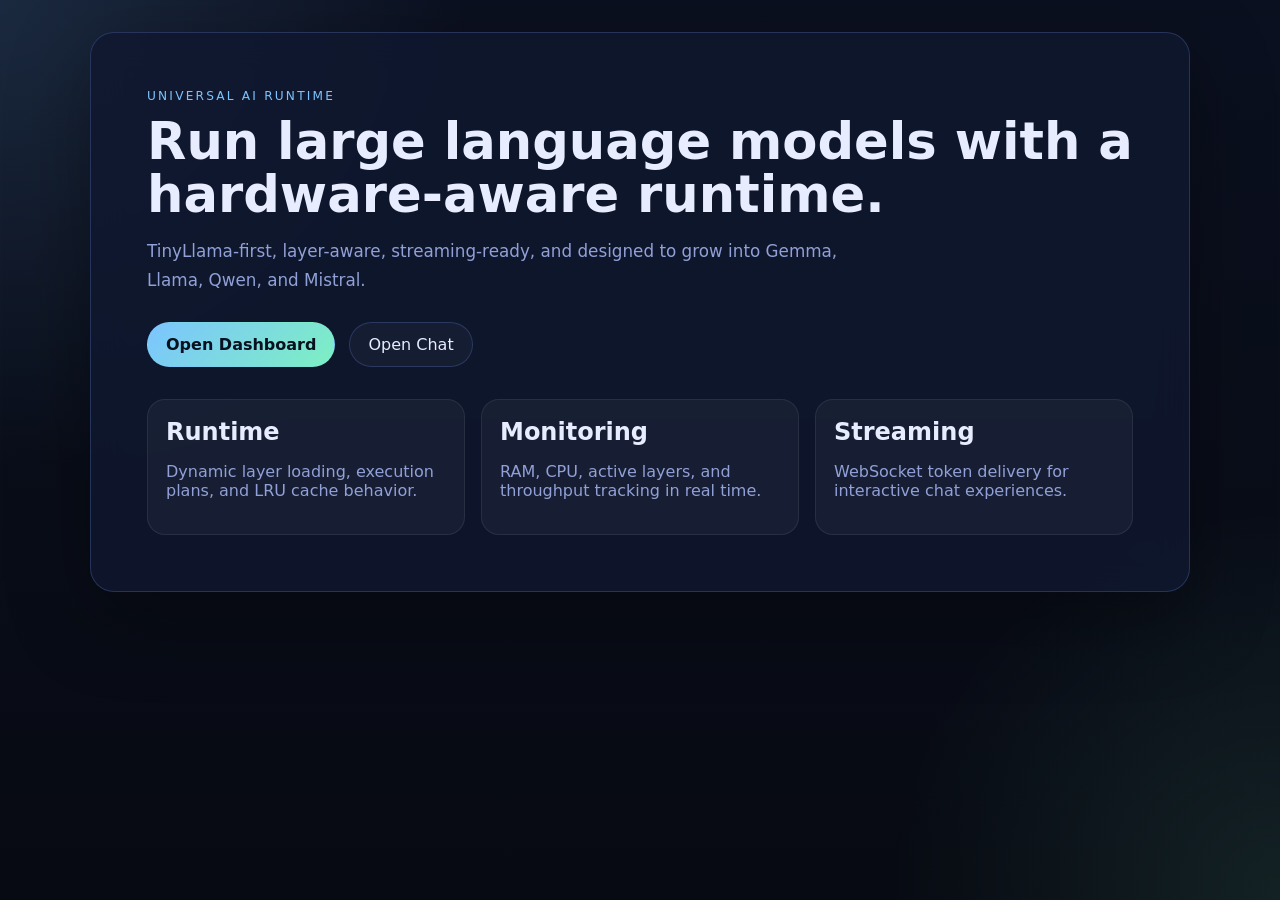
==== frontend/index.html @ 31ddfd56 "first" ====
<!doctype html>
<html lang="en">
<head>
  <meta charset="utf-8">
  <meta name="viewport" content="width=device-width, initial-scale=1">
  <title>UAR | Universal AI Runtime</title>
  <link rel="stylesheet" href="css/style.css">
</head>
<body class="page-shell">
  <main class="hero">
    <p class="eyebrow">Universal AI Runtime</p>
    <h1>Run large language models with a hardware-aware runtime.</h1>
    <p class="lede">TinyLlama-first, layer-aware, streaming-ready, and designed to grow into Gemma, Llama, Qwen, and Mistral.</p>
    <div class="actions">
      <a class="button primary" href="dashboard.html">Open Dashboard</a>
      <a class="button secondary" href="chat.html">Open Chat</a>
    </div>
    <section class="cards">
      <article class="card"><h2>Runtime</h2><p>Dynamic layer loading, execution plans, and LRU cache behavior.</p></article>
      <article class="card"><h2>Monitoring</h2><p>RAM, CPU, active layers, and throughput tracking in real time.</p></article>
      <article class="card"><h2>Streaming</h2><p>WebSocket token delivery for interactive chat experiences.</p></article>
    </section>
  </main>
</body>
</html>
---- frontend/css/style.css ----
:root {
  color-scheme: dark;
  --bg: #0b1020;
  --panel: rgba(16, 24, 48, 0.85);
  --panel-border: rgba(125, 155, 255, 0.22);
  --text: #e7ecff;
  --muted: #91a0d6;
  --accent: #7cc4ff;
  --accent-2: #7df0c2;
  --shadow: 0 24px 80px rgba(0, 0, 0, 0.35);
}

* { box-sizing: border-box; }
html, body { min-height: 100%; }
body {
  margin: 0;
  font-family: "Segoe UI", system-ui, sans-serif;
  background:
    radial-gradient(circle at top left, rgba(124, 196, 255, 0.14), transparent 30%),
    radial-gradient(circle at bottom right, rgba(125, 240, 194, 0.10), transparent 25%),
    linear-gradient(180deg, #0b1020, #090d18 60%, #070a12);
  color: var(--text);
}

.page-shell { padding: 32px; }
.hero, .panel, .chat-shell {
  max-width: 1100px;
  margin: 0 auto;
  background: var(--panel);
  border: 1px solid var(--panel-border);
  border-radius: 24px;
  box-shadow: var(--shadow);
  backdrop-filter: blur(18px);
}
.hero { padding: 56px; }
.panel, .chat-shell { padding: 28px; }
.eyebrow {
  margin: 0 0 12px;
  text-transform: uppercase;
  letter-spacing: 0.18em;
  color: var(--accent);
  font-size: 0.76rem;
}
h1 { margin: 0; font-size: clamp(2.3rem, 4vw, 4.6rem); line-height: 1.03; }
.lede { max-width: 68ch; color: var(--muted); font-size: 1.05rem; line-height: 1.7; }
.actions, .panel-header { display: flex; gap: 14px; align-items: center; justify-content: space-between; }
.actions { flex-wrap: wrap; margin: 28px 0 32px; justify-content: flex-start; }
.button {
  display: inline-flex;
  align-items: center;
  justify-content: center;
  padding: 12px 18px;
  border-radius: 999px;
  text-decoration: none;
  border: 1px solid transparent;
  color: var(--text);
}
.button.primary { background: linear-gradient(135deg, var(--accent), var(--accent-2)); color: #08111f; font-weight: 700; }
.button.secondary { border-color: var(--panel-border); background: rgba(255,255,255,0.03); }
.cards, .grid, .layers { display: grid; gap: 16px; }
.cards { grid-template-columns: repeat(auto-fit, minmax(220px, 1fr)); }
.grid { margin-top: 24px; grid-template-columns: repeat(auto-fit, minmax(180px, 1fr)); }
.card, .stat, .layer-card {
  padding: 18px;
  border-radius: 18px;
  background: rgba(255,255,255,0.04);
  border: 1px solid rgba(255,255,255,0.08);
}
.card h2, .stat strong, .layer-card strong { margin: 0; }
.card p, .stat span { color: var(--muted); }
.layers { margin-top: 24px; grid-template-columns: repeat(auto-fit, minmax(160px, 1fr)); }
.chat-log {
  min-height: 52vh;
  max-height: 60vh;
  overflow: auto;
  display: grid;
  gap: 12px;
  padding: 20px 0;
}
.bubble {
  max-width: 78%;
  padding: 14px 16px;
  border-radius: 16px;
  line-height: 1.6;
}
.bubble.user { justify-self: end; background: rgba(124, 196, 255, 0.16); }
.bubble.assistant { justify-self: start; background: rgba(125, 240, 194, 0.12); }
.chat-form { display: flex; gap: 12px; }
.chat-form input {
  flex: 1;
  padding: 14px 16px;
  border-radius: 16px;
  border: 1px solid var(--panel-border);
  background: rgba(255,255,255,0.04);
  color: var(--text);
}
@media (max-width: 720px) {
  .page-shell { padding: 16px; }
  .hero, .panel, .chat-shell { padding: 20px; border-radius: 18px; }
  .actions, .panel-header, .chat-form { flex-direction: column; align-items: stretch; }
  .bubble { max-width: 92%; }
}
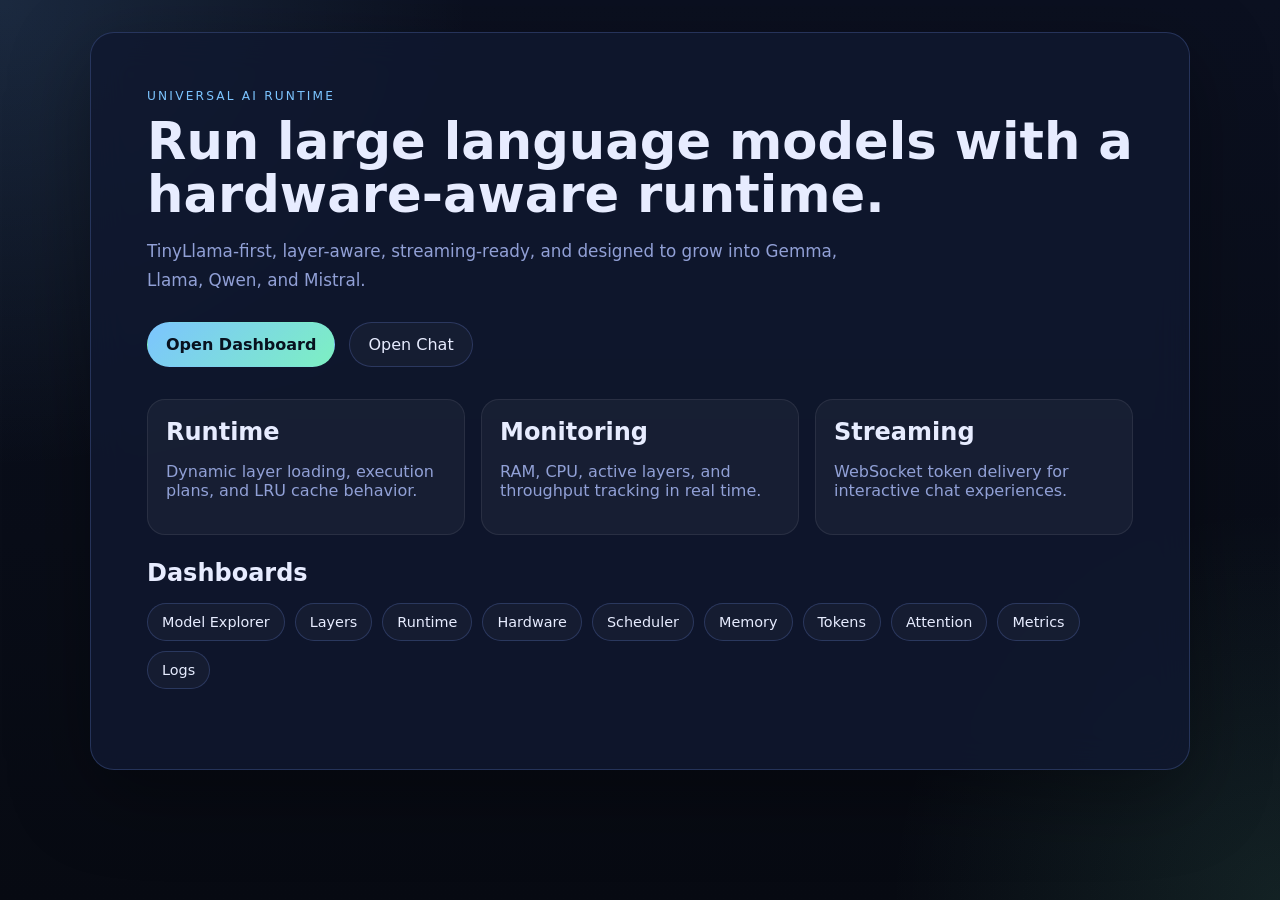
==== commit fbc7bf48: "verification complted 1" ====
--- a/frontend/index.html
+++ b/frontend/index.html
@@ -20,6 +20,21 @@
       <article class="card"><h2>Monitoring</h2><p>RAM, CPU, active layers, and throughput tracking in real time.</p></article>
       <article class="card"><h2>Streaming</h2><p>WebSocket token delivery for interactive chat experiences.</p></article>
     </section>
+    <section class="section-block">
+      <h2>Dashboards</h2>
+      <div class="page-nav">
+        <a class="button secondary" href="/pages/model-explorer">Model Explorer</a>
+        <a class="button secondary" href="/pages/layers">Layers</a>
+        <a class="button secondary" href="/pages/runtime">Runtime</a>
+        <a class="button secondary" href="/pages/hardware">Hardware</a>
+        <a class="button secondary" href="/pages/scheduler">Scheduler</a>
+        <a class="button secondary" href="/pages/memory">Memory</a>
+        <a class="button secondary" href="/pages/tokens">Tokens</a>
+        <a class="button secondary" href="/pages/attention">Attention</a>
+        <a class="button secondary" href="/pages/metrics">Metrics</a>
+        <a class="button secondary" href="/pages/logs">Logs</a>
+      </div>
+    </section>
   </main>
 </body>
 </html>
--- a/frontend/css/style.css
+++ b/frontend/css/style.css
@@ -101,3 +101,361 @@
   .bubble { max-width: 92%; }
 }
 
+
+/* Dashboard pages */
+.page-nav {
+  display: flex;
+  flex-wrap: wrap;
+  gap: 10px;
+  margin: 16px 0 24px;
+}
+
+.page-nav .button {
+  padding: 10px 14px;
+  font-size: 0.9rem;
+}
+
+.section-block {
+  margin-top: 24px;
+}
+
+.section-block h2,
+.section-block h3,
+.section-block h4 {
+  margin: 0 0 14px;
+}
+
+.metric-grid {
+  display: grid;
+  grid-template-columns: repeat(auto-fit, minmax(160px, 1fr));
+  gap: 12px;
+}
+
+.metric-card {
+  padding: 16px;
+  border-radius: 18px;
+  background: rgba(255, 255, 255, 0.04);
+  border: 1px solid rgba(255, 255, 255, 0.08);
+}
+
+.metric-card span,
+.metric-card small,
+.muted {
+  color: var(--muted);
+}
+
+.metric-card strong {
+  display: block;
+  margin-top: 6px;
+  font-size: 1.05rem;
+  color: var(--text);
+}
+
+.control-bar,
+.action-group {
+  display: flex;
+  flex-wrap: wrap;
+  gap: 10px;
+}
+
+.control-bar {
+  align-items: center;
+  justify-content: space-between;
+  margin: 18px 0 22px;
+}
+
+.input,
+.select {
+  min-width: 240px;
+  padding: 12px 14px;
+  border-radius: 14px;
+  border: 1px solid var(--panel-border);
+  background: rgba(255, 255, 255, 0.04);
+  color: var(--text);
+}
+
+.table {
+  width: 100%;
+  border-collapse: collapse;
+  overflow: hidden;
+  border-radius: 18px;
+  background: rgba(255, 255, 255, 0.03);
+}
+
+.table th,
+.table td {
+  padding: 14px 16px;
+  text-align: left;
+  border-bottom: 1px solid rgba(255, 255, 255, 0.06);
+}
+
+.table th {
+  color: var(--muted);
+  font-size: 0.78rem;
+  text-transform: uppercase;
+  letter-spacing: 0.12em;
+}
+
+.pill-list {
+  display: flex;
+  flex-wrap: wrap;
+  gap: 8px;
+}
+
+.pill {
+  display: inline-flex;
+  align-items: center;
+  gap: 6px;
+  padding: 7px 11px;
+  border-radius: 999px;
+  background: rgba(255, 255, 255, 0.08);
+  color: var(--text);
+  font-size: 0.82rem;
+  border: 1px solid rgba(255, 255, 255, 0.08);
+}
+
+.pill.plan { background: rgba(124, 196, 255, 0.16); }
+.pill.selected { background: rgba(125, 240, 194, 0.16); }
+.pill.skipped { background: rgba(255, 209, 102, 0.16); }
+.pill.input { background: rgba(124, 196, 255, 0.16); }
+.pill.generated { background: rgba(125, 240, 194, 0.16); }
+.pill.ram { background: rgba(124, 196, 255, 0.16); }
+.pill.ssd { background: rgba(255, 255, 255, 0.08); }
+.pill.cache { background: rgba(255, 209, 102, 0.16); }
+
+.status-pill {
+  display: inline-flex;
+  align-items: center;
+  padding: 6px 10px;
+  border-radius: 999px;
+  font-size: 0.78rem;
+  border: 1px solid rgba(255, 255, 255, 0.08);
+  background: rgba(255, 255, 255, 0.05);
+}
+
+.status-pill.loaded,
+.status-pill.good {
+  background: rgba(125, 240, 194, 0.16);
+  color: #c8ffe8;
+}
+
+.status-pill.executing {
+  background: rgba(125, 240, 194, 0.22);
+  color: #aaf7d5;
+}
+
+.status-pill.cached {
+  background: rgba(124, 196, 255, 0.16);
+  color: #d2ecff;
+}
+
+.status-pill.unloaded,
+.status-pill.muted {
+  background: rgba(255, 255, 255, 0.06);
+  color: var(--muted);
+}
+
+.status-pill.error {
+  background: rgba(255, 107, 107, 0.16);
+  color: #ffd0d0;
+}
+
+.status-pill.error:empty {
+  display: none;
+}
+
+.tree-card,
+.tree-leaf,
+.model-row,
+.allocation-group,
+.heatmap-card {
+  padding: 14px 16px;
+  border-radius: 18px;
+  background: rgba(255, 255, 255, 0.03);
+  border: 1px solid rgba(255, 255, 255, 0.06);
+}
+
+.tree-card {
+  margin-bottom: 10px;
+}
+
+.tree-card > summary {
+  cursor: pointer;
+  list-style: none;
+  font-weight: 600;
+}
+
+.tree-card > summary::-webkit-details-marker {
+  display: none;
+}
+
+.tree-children {
+  margin-top: 12px;
+  padding-left: 16px;
+  border-left: 1px solid rgba(255, 255, 255, 0.08);
+}
+
+.model-row {
+  display: grid;
+  gap: 4px;
+}
+
+.model-row strong {
+  color: var(--text);
+}
+
+.model-row span,
+.model-row small {
+  color: var(--muted);
+}
+
+.pipeline-step {
+  display: flex;
+  flex-direction: column;
+  align-items: center;
+  gap: 8px;
+  padding: 14px 12px;
+  border-radius: 16px;
+  border: 1px solid rgba(255, 255, 255, 0.08);
+  background: rgba(255, 255, 255, 0.03);
+  text-transform: capitalize;
+}
+
+.pipeline-step.active {
+  border-color: rgba(125, 240, 194, 0.6);
+  box-shadow: 0 0 0 1px rgba(125, 240, 194, 0.18), 0 0 24px rgba(125, 240, 194, 0.12);
+}
+
+.pipeline-arrow {
+  color: var(--muted);
+}
+
+.chart-row {
+  display: grid;
+  gap: 8px;
+  margin-bottom: 14px;
+}
+
+.chart-label {
+  display: flex;
+  justify-content: space-between;
+  gap: 12px;
+  color: var(--muted);
+}
+
+.chart-track {
+  width: 100%;
+  height: 12px;
+  border-radius: 999px;
+  overflow: hidden;
+  background: rgba(255, 255, 255, 0.06);
+}
+
+.chart-fill {
+  height: 100%;
+  border-radius: inherit;
+  background: linear-gradient(90deg, var(--accent), var(--accent-2));
+}
+
+.heatmap-list {
+  display: grid;
+  gap: 14px;
+}
+
+.heatmap-grid {
+  display: grid;
+  grid-template-columns: repeat(auto-fit, minmax(42px, 1fr));
+  gap: 6px;
+  margin-top: 8px;
+}
+
+.heatmap-cell {
+  aspect-ratio: 1;
+  display: flex;
+  align-items: center;
+  justify-content: center;
+  border-radius: 10px;
+  font-size: 0.68rem;
+  color: #07111f;
+  background: rgba(124, 196, 255, calc(var(--heat) / 100));
+}
+
+.log-list,
+#logStream,
+#runtimeLogList {
+  display: grid;
+  gap: 10px;
+}
+
+.log-item {
+  display: grid;
+  grid-template-columns: auto auto 1fr;
+  gap: 10px;
+  align-items: start;
+  padding: 12px 14px;
+  border-radius: 14px;
+  background: rgba(255, 255, 255, 0.03);
+  border: 1px solid rgba(255, 255, 255, 0.06);
+}
+
+.log-ts {
+  color: rgba(255, 255, 255, 0.35);
+  white-space: nowrap;
+}
+
+.log-msg {
+  color: var(--text);
+  font-weight: 600;
+}
+
+.log-detail {
+  color: var(--muted);
+  font-size: 0.82rem;
+  overflow-wrap: anywhere;
+}
+
+.log-msg.layer_load,
+.log-msg.model_load,
+.log-msg.model_reload {
+  color: var(--accent);
+}
+
+.log-msg.layer_execute,
+.log-msg.token_generate,
+.log-msg.inference_done {
+  color: var(--accent-2);
+}
+
+.log-msg.layer_unload,
+.log-msg.model_unload {
+  color: #ff9f7c;
+}
+
+.log-msg.cache_hit {
+  color: #86efac;
+}
+
+.log-msg.cache_miss {
+  color: #fbbf24;
+}
+
+.action-group .button,
+.control-bar .button {
+  white-space: nowrap;
+}
+
+@media (max-width: 860px) {
+  .control-bar {
+    align-items: stretch;
+  }
+
+  .input,
+  .select {
+    min-width: 0;
+    width: 100%;
+  }
+
+  .log-item {
+    grid-template-columns: 1fr;
+  }
+}
